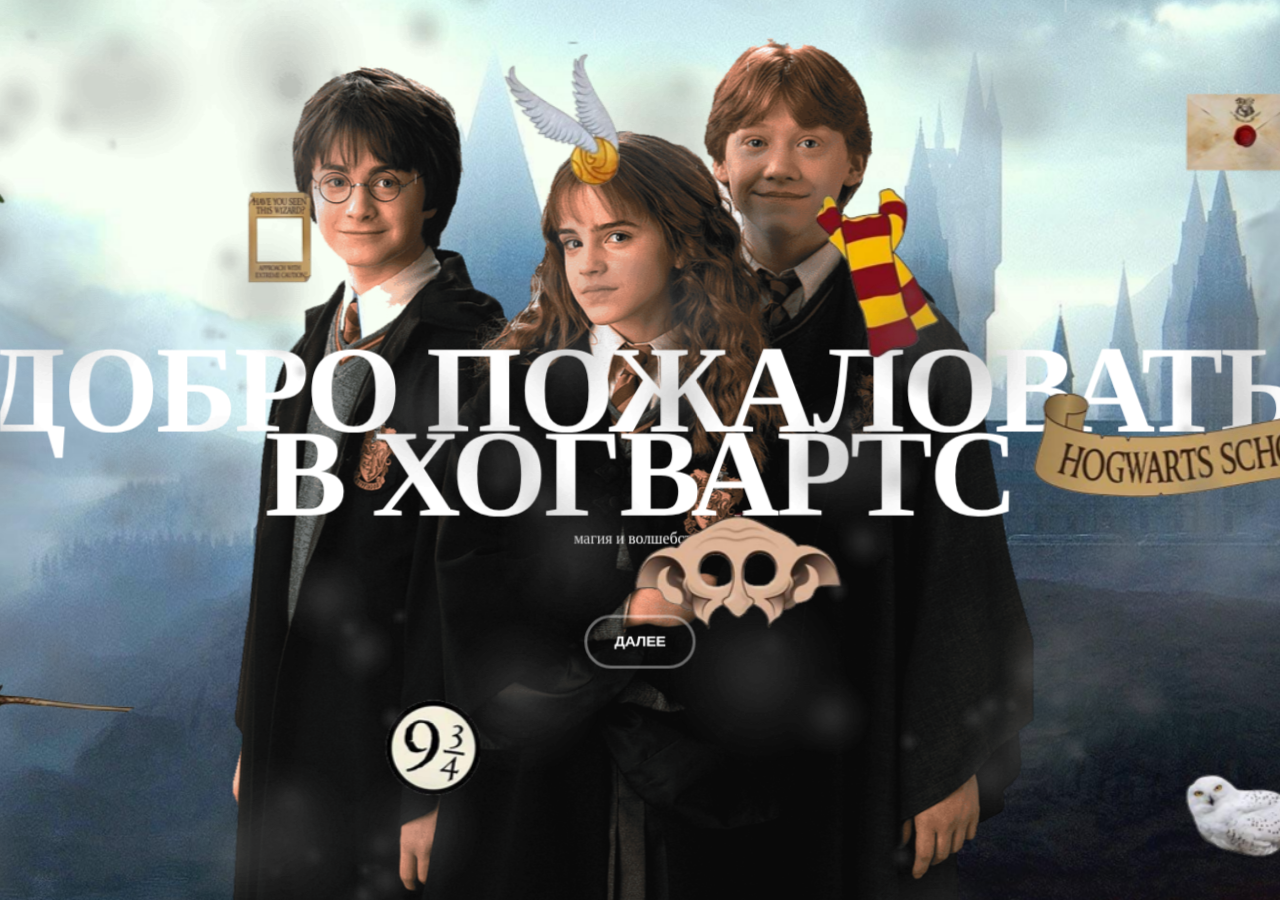
==== index.html @ f991f427 "Add files via upload" ====
<!DOCTYPE html>
<html lang="en">
<head>
	<meta charset="UTF-8">
	<meta http-equiv="X-UA-Compatible" content="IE=edge">
	<meta name="viewport" content="width=device-width, initial-scale=1.0">
	<title>Hogwarts</title>
	<link rel="stylesheet" href="main.css">
	<script src="app.js" defer></script>
	<script src="rain.js" defer></script>
</head>
<body>

	<section class="layers">
		<div class="layers__container">
			<div class="layers__item layer-1" style="background-image: url(layer-10.jpg);"></div>
			<div class="layers__item layer-2" style="background-image: url(layer-2.png);"></div>
			<div class="layers__item layer-3">
				<div class="hero-content">
					<h1>ДОБРО ПОЖАЛОВАТЬ В ХОГВАРТС</h1>
					<div class="hero-content__p">магия и волшебство</div>
					<button class="button-start" href="auth.html"><a class="return-button">ДАЛЕЕ</a></button>
				</div>
			</div>
			<div class="layers__item layer-4">
				<canvas class="rain"></canvas>
			</div>
			<div class="layers__item layer-5" style="background-image: url(layer-5.png);"></div>
			<div class="layers__item layer-6" style="background-image: url(layer-6.png);"></div>
		</div>
	</section>

    <script>
        // Проверяем, авторизирован ли пользователь
        function checkAuthentication() {
          const cookies = document.cookie.split('; ');
          for (const cookie of cookies) {
            const [name, value] = cookie.split('=');
            if (name === "userAuthenticated" && value === "true") {
              return true;
            }
          }
          return false;
        }
      
        // Обработчик события для кнопки "homework_2"
        const homework2Button = document.querySelector('.button-start');
        homework2Button.addEventListener('click', function (event) {
          event.preventDefault();
          if (checkAuthentication()) {
            window.location.href = "Hogwarts.html"; // поменять!!!!!!!!!!!!!!!!!!!!
          } else {
            // Если пользователь не авторизован, перейдите на страницу "auth.html"
            window.location.href = "auth.html";
          }
        });
      </script>

</body>
</html>
---- main.css ----
* {
	margin: 0;
	padding: 0;
	box-sizing: border-box;
}
:root {
	--index: calc(1vw + 1vh);
	--transition: 1.5s cubic-bezier(.05, .5, 0, 1);
}
@font-face {
	font-family: kamerik-3d;
	src: url(../fonts/kamerik205-heavy.woff2);
	font-weight: 900;
}
@font-face {
	font-family: merriweather-italic-3d;
	src: url(../fonts/merriweather-regular-italic.woff2);
}
body {
	background-color: #000;
	color: #fff;
	font-family: kamerik-3d;
}
.logo {
	--logo-size: calc(var(--index) * 7.8);
	width: var(--logo-size);
	height: var(--logo-size);
	background-repeat: no-repeat;
	position: absolute;
	left: calc(51% - calc(var(--logo-size) / 2));
	top: calc(var(--index) * 2.8);
	z-index: 1;
}
.layers {
	perspective: 1000px;
	overflow: hidden;
}
.layers__container {
	height: 100vh;
	min-height: 500px;
	transform-style: preserve-3d;
	transform: rotateX(var(--move-y)) rotateY(var(--move-x));
	will-change: transform;
	transition: transform var(--transition);
}
.layers__item {
	position: absolute;
	inset: -5vw;
	background-size: cover;
	background-position: center;
	display: flex;
	align-items: center;
	justify-content: center;
}
.layer-1 {
	transform: translateZ(-55px) scale(1.06);
}
.layer-2 {
	transform: translateZ(80px) scale(.88);
}
.layer-3 {
	transform: translateZ(180px) scale(.8);
}
.layer-4 {
	transform: translateZ(190px) scale(.9);
}
.layer-5 {
	transform: translateZ(300px) scale(.9);
}
.layer-6 {
	transform: translateZ(380px);
}
.hero-content {
	font-size: calc(var(--index) * 2.9);
	text-align: center;
	text-transform: uppercase;
	letter-spacing: calc(var(--index) * -.15);
	line-height: 1.35em;
	margin-top: calc(var(--index) * 5.5);
}
.hero-content span {
	display: block;
}
.hero-content__p {
	text-transform: none;
	font-family: merriweather-italic-3d;
	letter-spacing: normal;
	font-size: calc(var(--index) * .73);
	line-height: 3;
}
.button-start {
	font-family: Arial;
	font-weight: 600;
	text-transform: uppercase;
	font-size: calc(var(--index) * .71);
	letter-spacing: -.02vw;
	padding: calc(var(--index) * .7) calc(var(--index) * 1.25);
	background-color: transparent;
	color: #fff;
	border-radius: 10em;
	border: rgb(255 255 255 / .4) 3px solid;
	outline: none;
	cursor: pointer;
	margin-top: calc(var(--index) * 2.5);
}
.layer-4, .layer-5, .layer-6 {
	pointer-events: none;
}

.return-button {
	text-decoration: none;
	color:#fff;
}

.hero-content h1,
.hero-content .hero-content__p,
.button-start a {
  user-select: none;
}
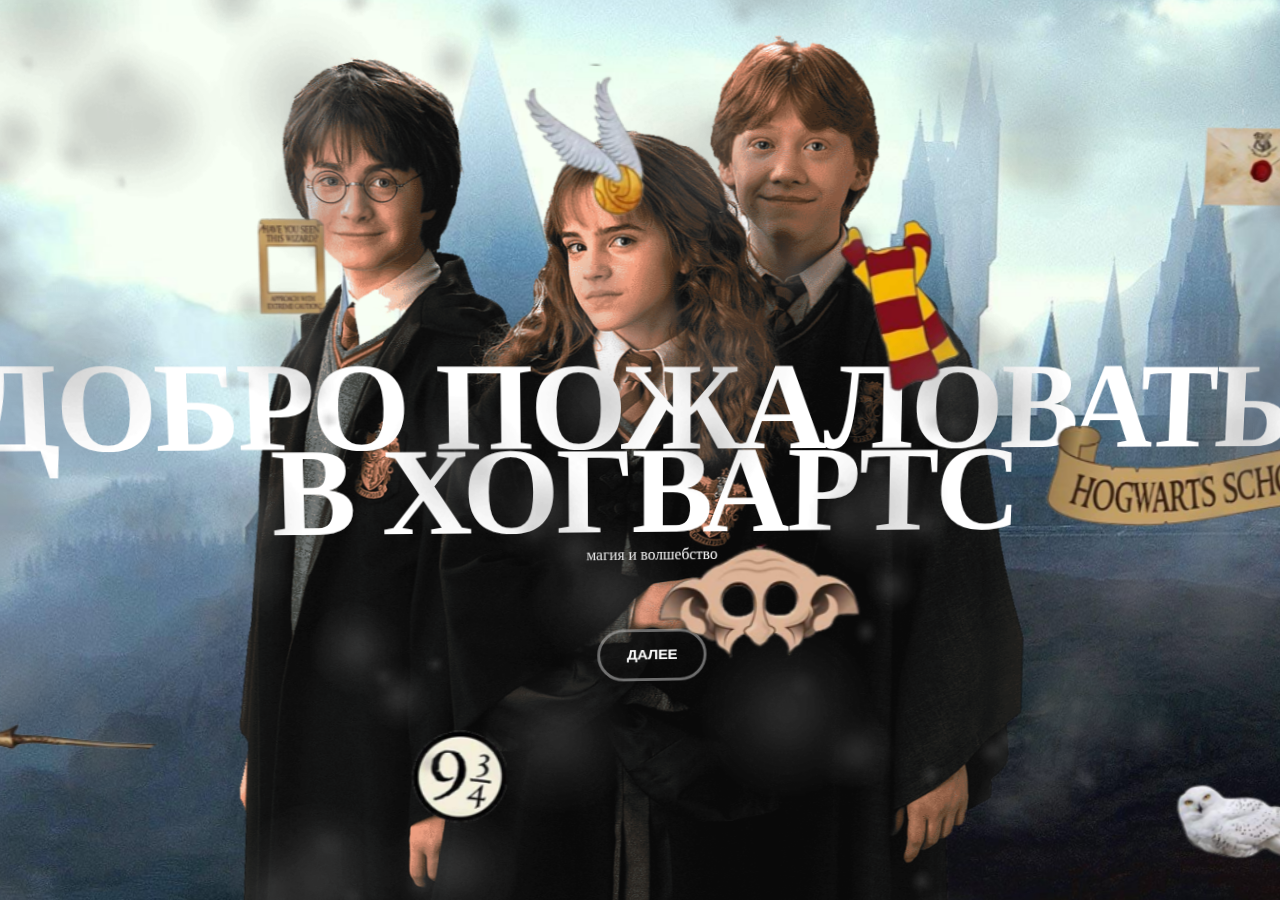
==== commit 3b451071: "Add files via upload" ====
--- a/index.html
+++ b/index.html
@@ -47,7 +47,7 @@
         const homework2Button = document.querySelector('.button-start');
         homework2Button.addEventListener('click', function (event) {
           event.preventDefault();
-          if (checkAuthentication()) {
+          if (!checkAuthentication()) {
             window.location.href = "Hogwarts.html"; // поменять!!!!!!!!!!!!!!!!!!!!
           } else {
             // Если пользователь не авторизован, перейдите на страницу "auth.html"
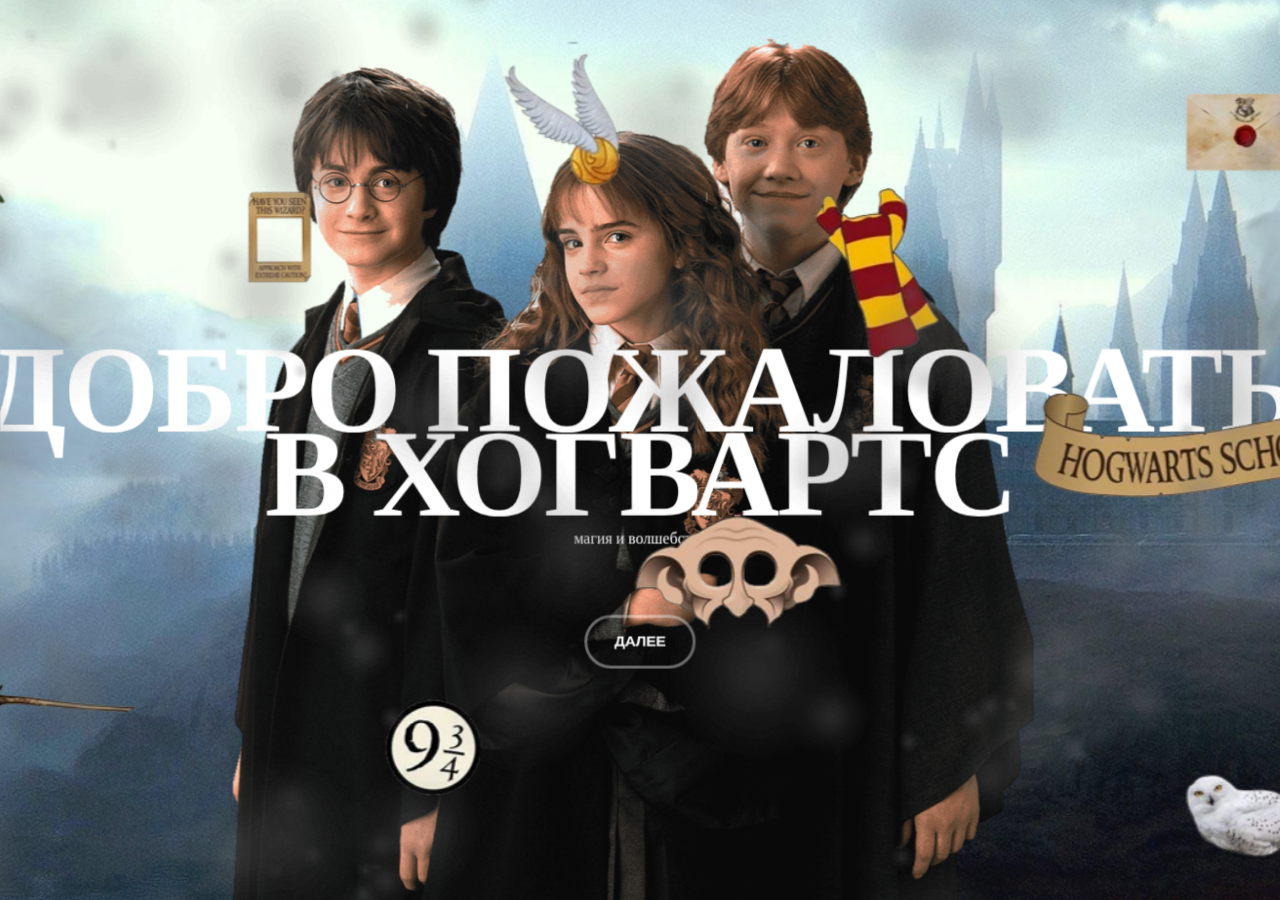
==== commit 89354698: "Update index.html" ====
--- a/index.html
+++ b/index.html
@@ -47,7 +47,7 @@
         const homework2Button = document.querySelector('.button-start');
         homework2Button.addEventListener('click', function (event) {
           event.preventDefault();
-          if (!checkAuthentication()) {
+          if (checkAuthentication()) {
             window.location.href = "Hogwarts.html"; // поменять!!!!!!!!!!!!!!!!!!!!
           } else {
             // Если пользователь не авторизован, перейдите на страницу "auth.html"
@@ -57,4 +57,4 @@
       </script>
 
 </body>
-</html>+</html>
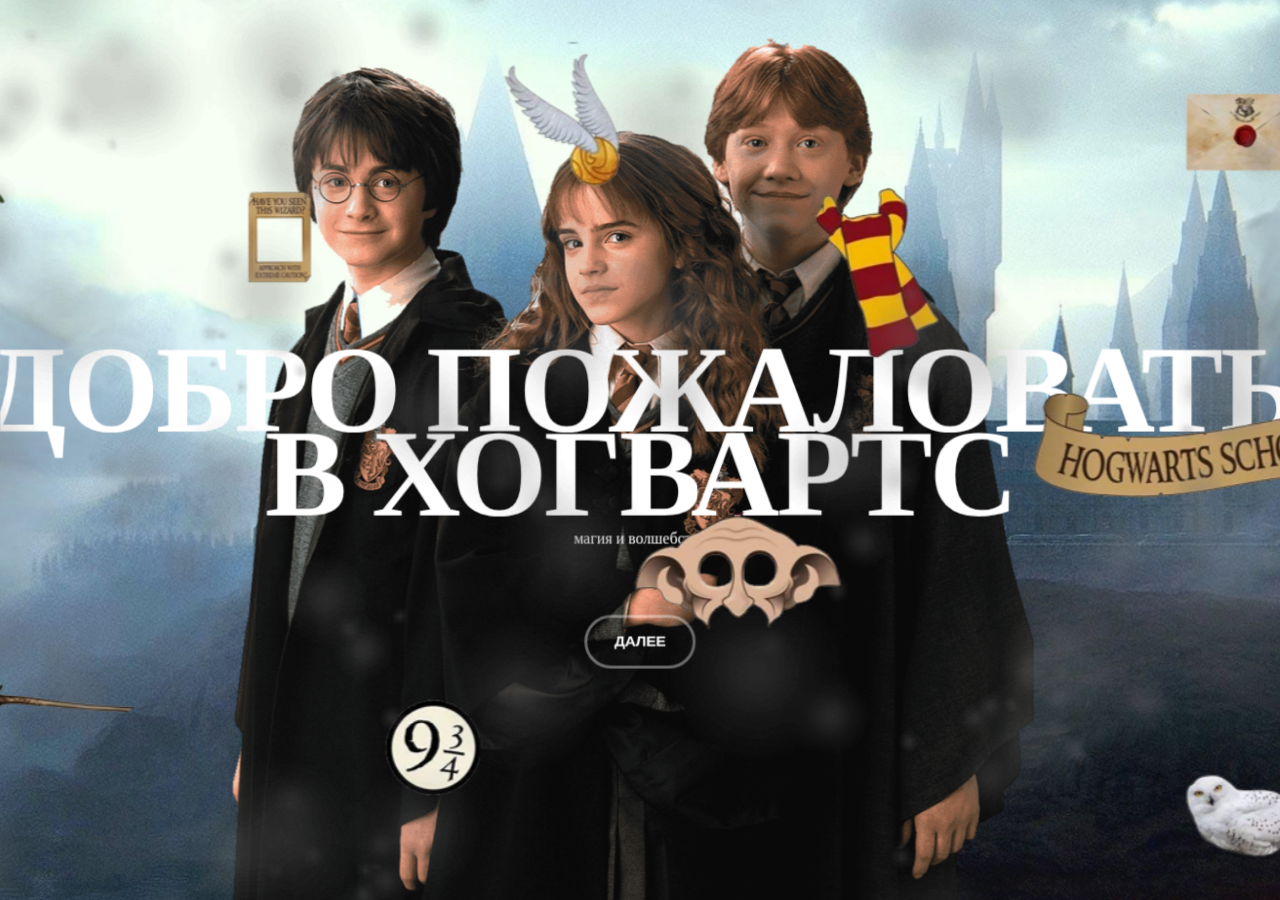
==== commit e47b6389: "Add files via upload" ====
--- a/index.html
+++ b/index.html
@@ -44,7 +44,7 @@
         }
       
         // Обработчик события для кнопки "homework_2"
-        const homework2Button = document.querySelector('.button-start');
+        const homework2Button = document.querySelector('.return-button');
         homework2Button.addEventListener('click', function (event) {
           event.preventDefault();
           if (checkAuthentication()) {
@@ -57,4 +57,4 @@
       </script>
 
 </body>
-</html>
+</html>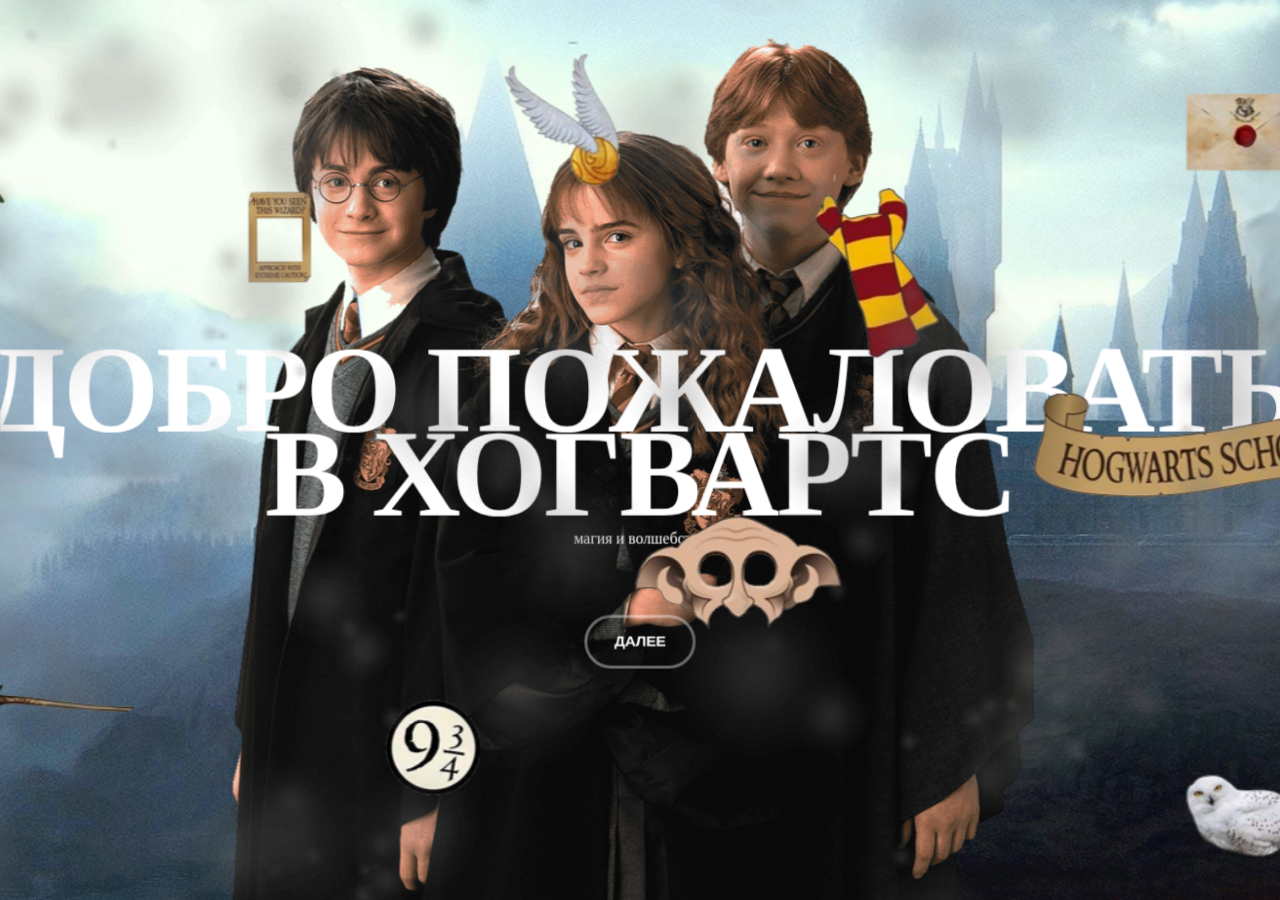
==== commit 17c26a8c: "Add files via upload" ====
--- a/index.html
+++ b/index.html
@@ -30,31 +30,6 @@
 		</div>
 	</section>
 
-    <script>
-        // Проверяем, авторизирован ли пользователь
-        function checkAuthentication() {
-          const cookies = document.cookie.split('; ');
-          for (const cookie of cookies) {
-            const [name, value] = cookie.split('=');
-            if (name === "userAuthenticated" && value === "true") {
-              return true;
-            }
-          }
-          return false;
-        }
-      
-        // Обработчик события для кнопки "homework_2"
-        const homework2Button = document.querySelector('.return-button');
-        homework2Button.addEventListener('click', function (event) {
-          event.preventDefault();
-          if (checkAuthentication()) {
-            window.location.href = "Hogwarts.html"; // поменять!!!!!!!!!!!!!!!!!!!!
-          } else {
-            // Если пользователь не авторизован, перейдите на страницу "auth.html"
-            window.location.href = "auth.html";
-          }
-        });
-      </script>
 
 </body>
 </html>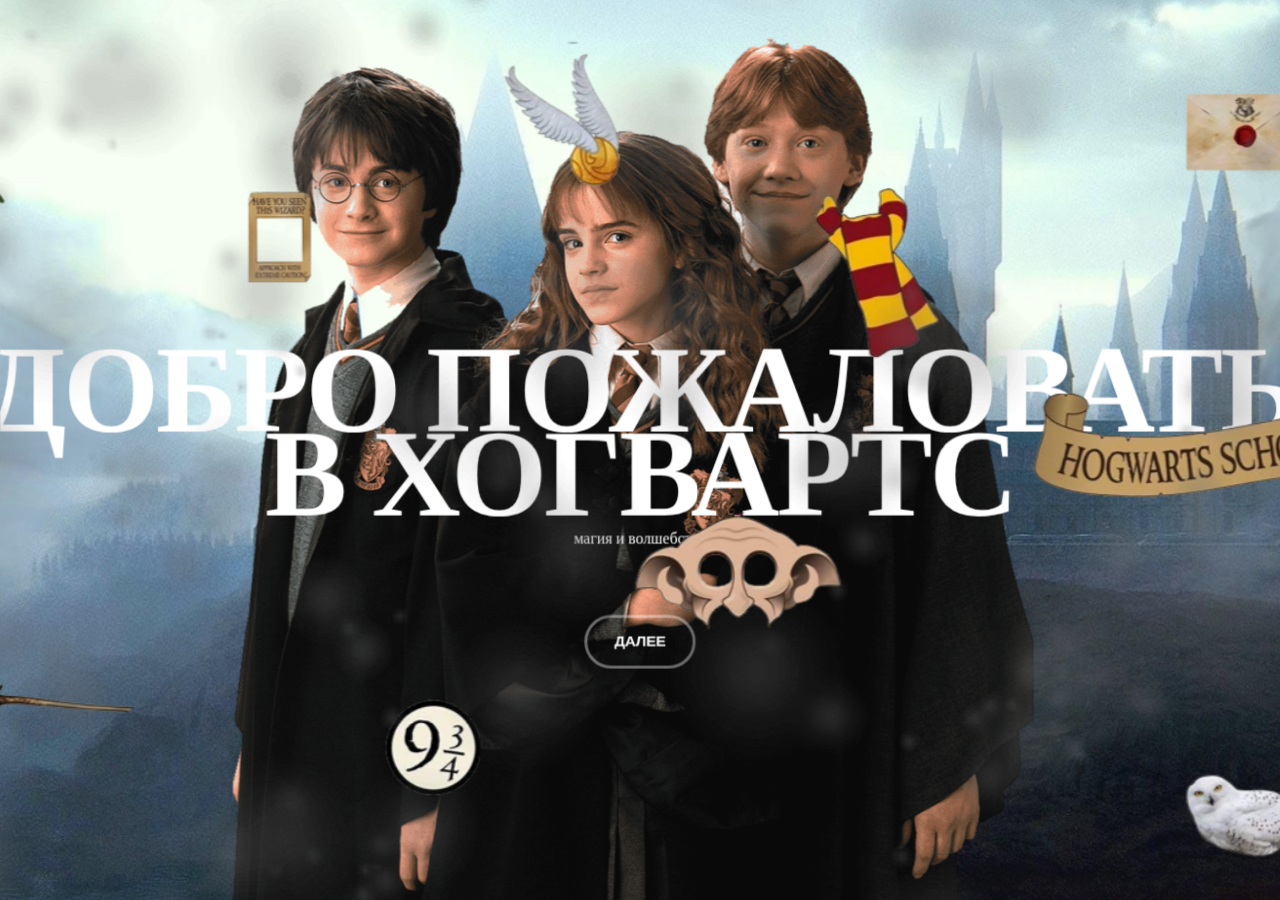
==== commit 33431896: "Add files via upload" ====
--- a/index.html
+++ b/index.html
@@ -19,7 +19,7 @@
 				<div class="hero-content">
 					<h1>ДОБРО ПОЖАЛОВАТЬ В ХОГВАРТС</h1>
 					<div class="hero-content__p">магия и волшебство</div>
-					<button class="button-start" href="auth.html"><a class="return-button">ДАЛЕЕ</a></button>
+					<button class="button-start"><a class="return-button" href="auth.html">ДАЛЕЕ</a></button>
 				</div>
 			</div>
 			<div class="layers__item layer-4">
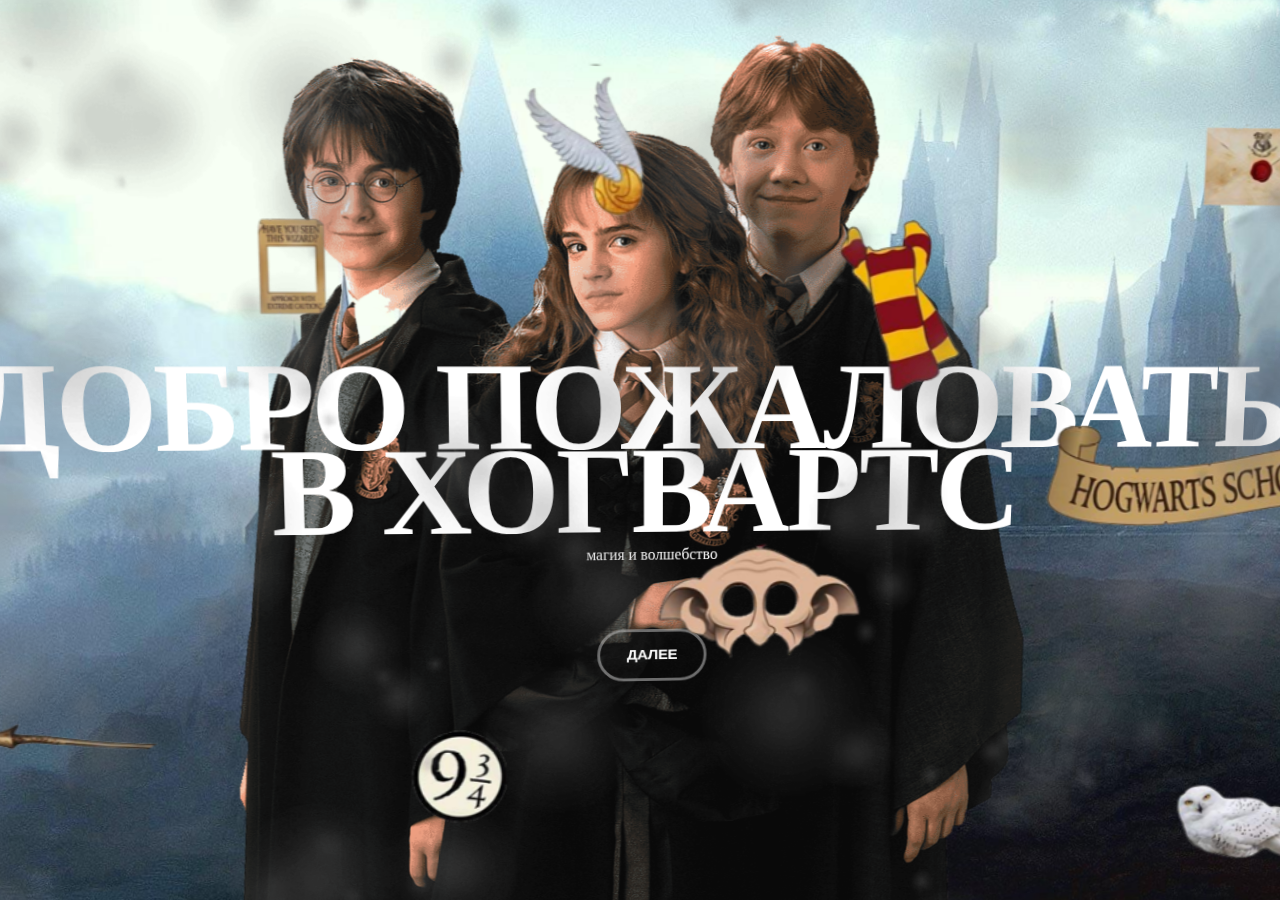
==== commit 8b31de98: "Add files via upload" ====
--- a/index.html
+++ b/index.html
@@ -19,7 +19,7 @@
 				<div class="hero-content">
 					<h1>ДОБРО ПОЖАЛОВАТЬ В ХОГВАРТС</h1>
 					<div class="hero-content__p">магия и волшебство</div>
-					<button class="button-start"><a class="return-button" href="auth.html">ДАЛЕЕ</a></button>
+					<button class="button-start"><a class="return-button">ДАЛЕЕ</a></button>
 				</div>
 			</div>
 			<div class="layers__item layer-4">
@@ -30,6 +30,31 @@
 		</div>
 	</section>
 
+    <script>
+        // Проверяем, авторизирован ли пользователь
+        function checkAuthentication() {
+          const cookies = document.cookie.split('; ');
+          for (const cookie of cookies) {
+            const [name, value] = cookie.split('=');
+            if (name === "userAuthenticated" && value === "true") {
+              return true;
+            }
+          }
+          return false;
+        }
+      
+        // Обработчик события для кнопки "homework_2"
+        const homework2Button = document.querySelector('.button-start');
+        homework2Button.addEventListener('click', function (event) {
+          event.preventDefault();
+          if (!checkAuthentication()) {
+            window.location.href = "Hogwarts.html"; // поменять!!!!!!!!!!!!!!!!!!!!
+          } else {
+            // Если пользователь не авторизован, перейдите на страницу "auth.html"
+            window.location.href = "auth.html";
+          }
+        });
+      </script>
 
 </body>
 </html>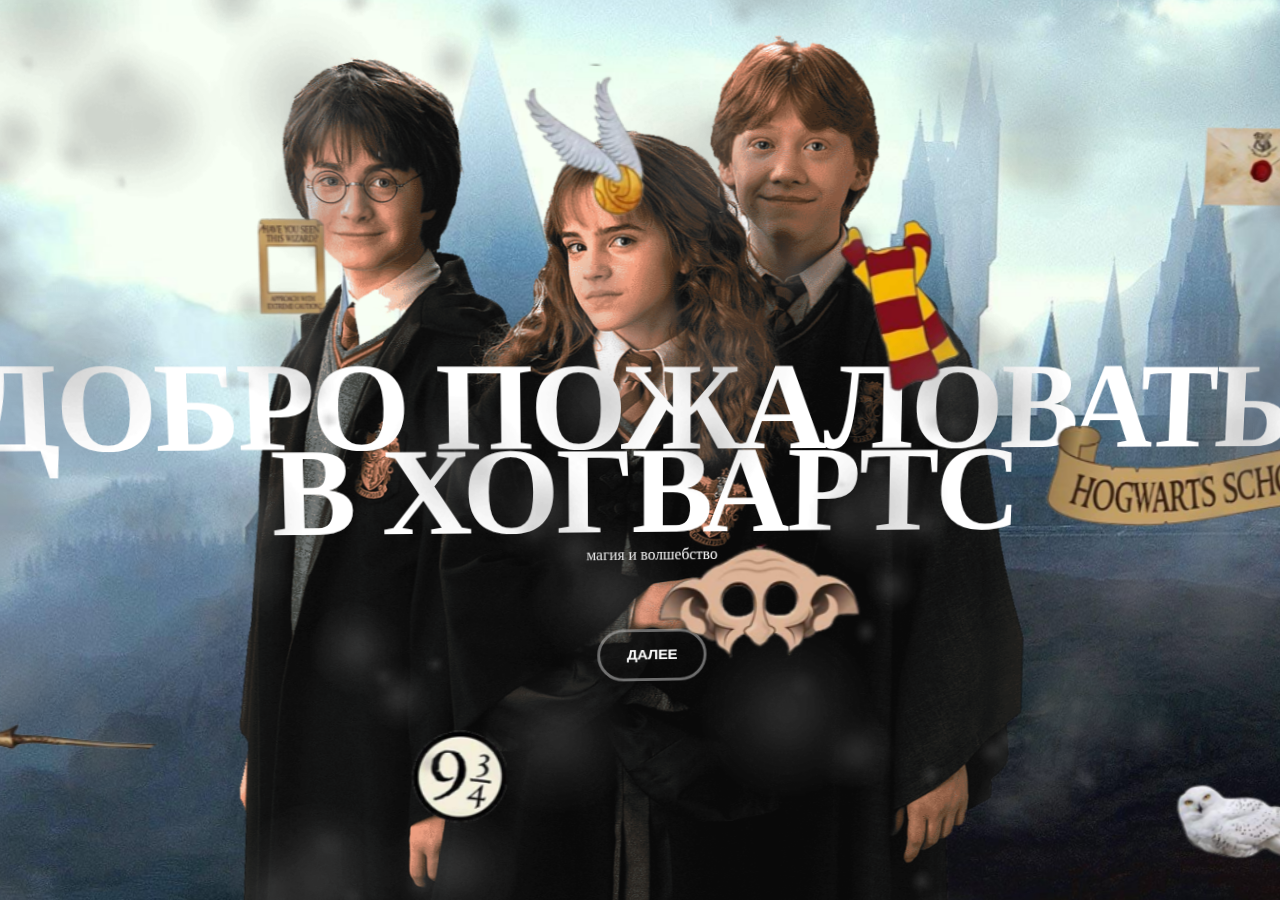
==== commit ac202274: "Add files via upload" ====
--- a/index.html
+++ b/index.html
@@ -47,7 +47,7 @@
         const homework2Button = document.querySelector('.button-start');
         homework2Button.addEventListener('click', function (event) {
           event.preventDefault();
-          if (!checkAuthentication()) {
+          if (checkAuthentication()) {
             window.location.href = "Hogwarts.html"; // поменять!!!!!!!!!!!!!!!!!!!!
           } else {
             // Если пользователь не авторизован, перейдите на страницу "auth.html"
